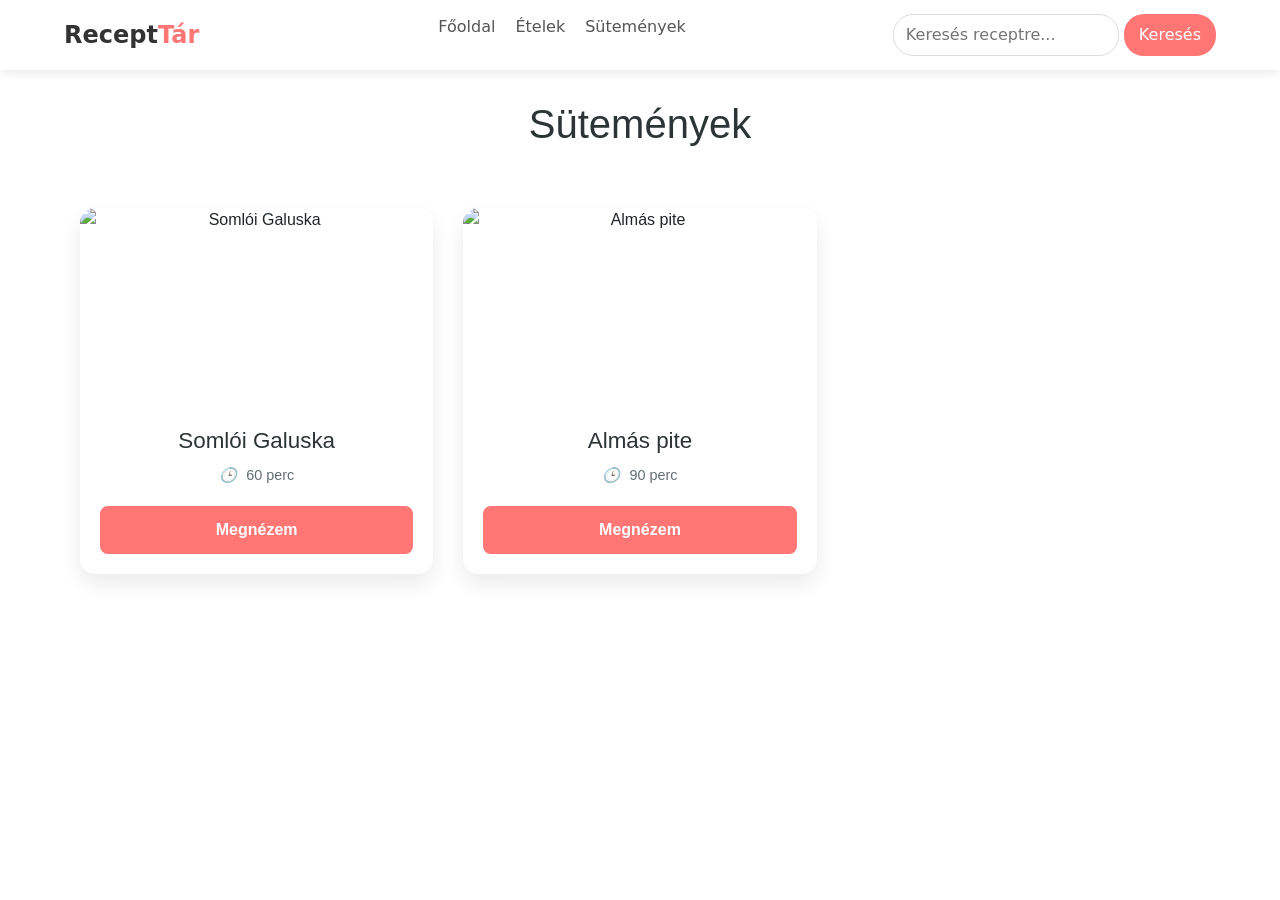
==== cakes.html @ 42413635 "Add files via upload" ====
<!DOCTYPE html>
<html lang="hu">

<head>
    <meta charset="UTF-8">
    <meta name="viewport" content="width=device-width, initial-scale=1.0">
    <title>Sütemények</title>

    <link href="https://cdn.jsdelivr.net/npm/bootstrap@5.3.8/dist/css/bootstrap.min.css" rel="stylesheet"
        integrity="sha384-sRIl4kxILFvY47J16cr9ZwB07vP4J8+LH7qKQnuqkuIAvNWLzeN8tE5YBujZqJLB" crossorigin="anonymous">
    <link rel="stylesheet" href="food&cake.css">
    <link rel="stylesheet" href="navbar.css">

    <script src="https://cdn.jsdelivr.net/npm/bootstrap@5.3.8/dist/js/bootstrap.bundle.min.js"
        integrity="sha384-FKyoEForCGlyvwx9Hj09JcYn3nv7wiPVlz7YYwJrWVcXK/BmnVDxM+D2scQbITxI" crossorigin="anonymous"
        defer></script>
    <script src="searchengine.js" defer></script>
    <script src="navbar.js" defer></script>
    <script src="cakes.js" defer></script>
</head>

<body>
    <div id="navbar-placeholder"></div>

    <main class="container">
        <h1>Sütemények</h1>
        <div id="cake-container" class="recipe-grid"></div>
    </main>
</body>

</html>
---- food&cake.css ----
/* Alapbeállítások a tartalomnak */
.container {
    max-width: 1200px;
    margin: 80px auto; /* Hely a navbar alatt */
    padding: 20px;
    font-family: 'Segoe UI', Tahoma, Geneva, Verdana, sans-serif;
    text-align: center;
}

h1 {
    color: #2d3436;
    margin-bottom: 40px;
    font-size: 2.5rem;
}

/* A rács szerkezete */
.recipe-grid {
    display: grid;
    /* Automatikusan méretezi az oszlopokat: minimum 280px, maximum amennyi kifér */
    grid-template-columns: repeat(auto-fill, minmax(280px, 1fr));
    gap: 30px;
    padding: 20px;
}

/* Egy darab receptkártya stílusa */
.recipe-card {
    background: white;
    border-radius: 15px;
    overflow: hidden; /* Hogy a kép sarka is kerek legyen */
    box-shadow: 0 10px 20px rgba(0,0,0,0.08);
    transition: transform 0.3s ease, box-shadow 0.3s ease;
    display: flex;
    flex-direction: column;
}

/* Lebegő effekt a kártyán */
.recipe-card:hover {
    transform: translateY(-10px);
    box-shadow: 0 15px 30px rgba(0,0,0,0.15);
}

/* Kép beállításai */
.recipe-img {
    width: 100%;
    height: 200px;
    object-fit: cover; /* Megtartja az arányokat, de kitölti a helyet */
}

/* Szöveges rész a kártyán belül */
.recipe-info {
    padding: 20px;
    flex-grow: 1;
    display: flex;
    flex-direction: column;
    justify-content: space-between;
}

.recipe-info h3 {
    margin: 0 0 10px 0;
    color: #2d3436;
    font-size: 1.4rem;
}

.recipe-info p {
    color: #636e72;
    font-size: 0.9rem;
    margin-bottom: 20px;
}

/* A "Megnézem" gomb stílusa */
.view-btn {
    background-color: #ff7675;
    color: white;
    border: none;
    padding: 12px;
    border-radius: 8px;
    cursor: pointer;
    font-weight: bold;
    font-size: 1rem;
    transition: background 0.2s;
}

.view-btn:hover {
    background-color: #d63031;
}

/* Ikon a prepping time-hoz */
.clock-icon {
    margin-right: 5px;
}
---- navbar.css ----
.navbar {
    position: fixed;
    top: 0;
    left: 0;
    width: 100%;
    height: 70px;
    background-color: #ffffff;
    box-shadow: 0 2px 10px rgba(0,0,0,0.1);
    z-index: 1000; /* Hogy mindig minden felett legyen */
    display: flex;
    align-items: center;
}

.nav-container {
    max-width: 1200px;
    margin: 0 auto;
    width: 90%;
    display: flex;
    justify-content: space-between;
    align-items: center;
}

.logo {
    font-size: 1.5rem;
    font-weight: bold;
    text-decoration: none;
    color: #333;
}

.logo span {
    color: #ff7675; /* A projekt alapszíne */
}

.nav-links {
    list-style: none;
    display: flex;
    gap: 20px;
}

.nav-links a {
    text-decoration: none;
    color: #555;
    font-weight: 500;
    transition: color 0.3s;
}

.nav-links a:hover {
    color: #ff7675;
}

/* Keresőmező stílusa */
.search-box {
    display: flex;
    gap: 5px;
}

#search-input {
    padding: 8px 12px;
    border: 1px solid #ddd;
    border-radius: 20px;
    outline: none;
}

#search-btn {
    padding: 8px 15px;
    background-color: #ff7675;
    color: white;
    border: none;
    border-radius: 20px;
    cursor: pointer;
    transition: background 0.2s;
}

#search-btn:hover {
    background-color: #d63031;
}
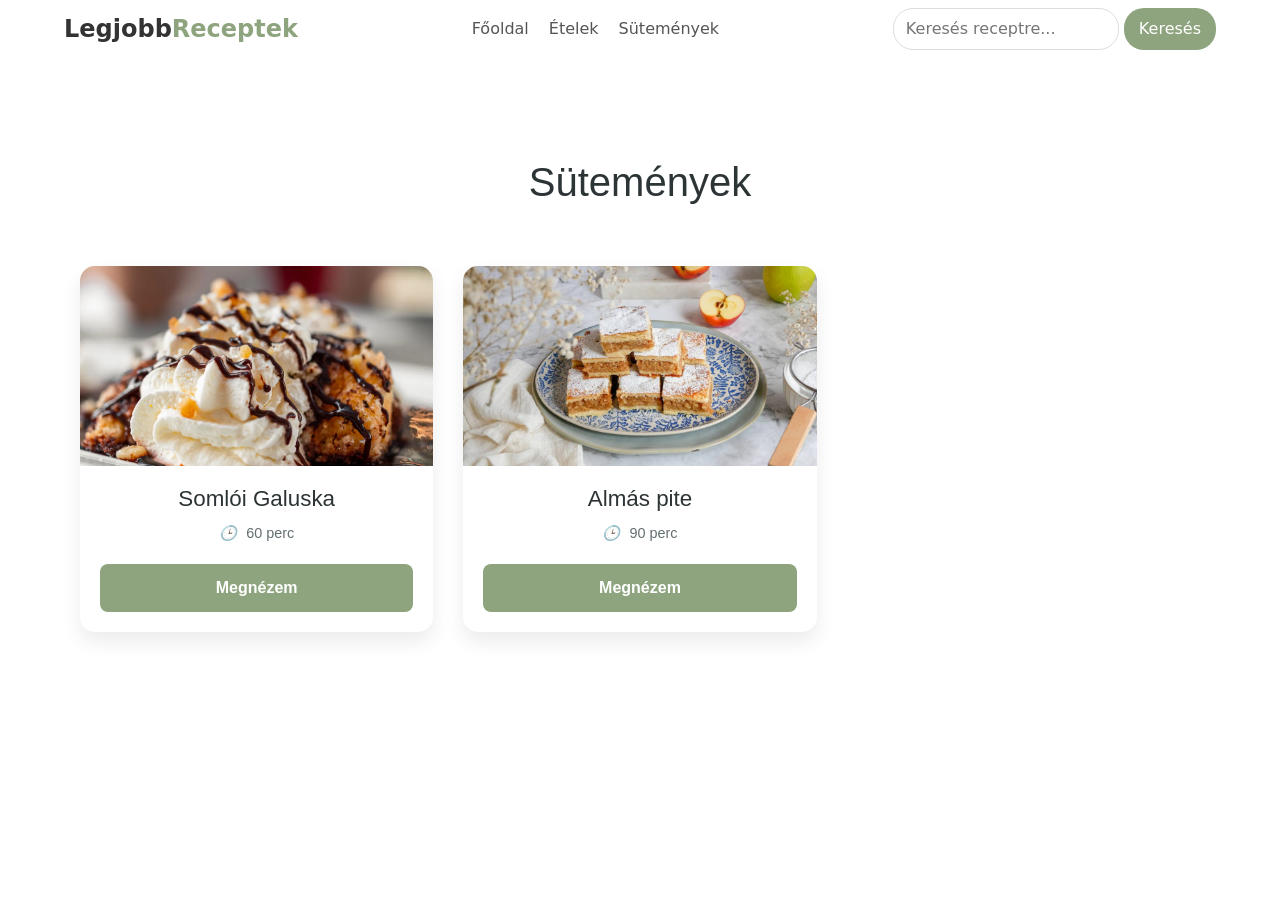
==== commit 37796314: "favicon" ====
--- a/cakes.html
+++ b/cakes.html
@@ -17,6 +17,7 @@
     <script src="searchengine.js" defer></script>
     <script src="navbar.js" defer></script>
     <script src="cakes.js" defer></script>
+    <link rel="icon" type="image/png" href="images/favicon.png">
 </head>
 
 <body>
--- a/food&cake.css
+++ b/food&cake.css
@@ -69,7 +69,7 @@
 
 /* A "Megnézem" gomb stílusa */
 .view-btn {
-    background-color: #ff7675;
+    background-color: #8da47e;
     color: white;
     border: none;
     padding: 12px;
@@ -81,7 +81,7 @@
 }
 
 .view-btn:hover {
-    background-color: #d63031;
+    background-color: #6b825d;
 }
 
 /* Ikon a prepping time-hoz */
--- a/navbar.css
+++ b/navbar.css
@@ -1,14 +1,20 @@
-.navbar {
-    position: fixed;
-    top: 0;
-    left: 0;
-    width: 100%;
-    height: 70px;
-    background-color: #ffffff;
-    box-shadow: 0 2px 10px rgba(0,0,0,0.1);
-    z-index: 1000; /* Hogy mindig minden felett legyen */
+.nav-container {
+    max-width: 1200px;
+    margin: 0 auto;
+    width: 90%;
+    height: 100%; /* Kitölti a 70px-es navbar magasságát */
     display: flex;
-    align-items: center;
+    justify-content: space-between;
+    align-items: center; /* Függőlegesen középre teszi a logót, menüt és keresőt */
+}
+
+.nav-links {
+    list-style: none;
+    display: flex;
+    align-items: center; /* A menüpontokat egymáshoz képest is középre teszi */
+    gap: 20px;
+    margin: 0;   /* Fontos! A böngésző alapból adhat neki margót, ami eltolja */
+    padding: 0;  /* A paddingot is nullázzuk le asztali nézetben */
 }
 
 .nav-container {
@@ -28,13 +34,7 @@
 }
 
 .logo span {
-    color: #ff7675; /* A projekt alapszíne */
-}
-
-.nav-links {
-    list-style: none;
-    display: flex;
-    gap: 20px;
+    color: #8da47e; /* A projekt alapszíne */
 }
 
 .nav-links a {
@@ -45,7 +45,7 @@
 }
 
 .nav-links a:hover {
-    color: #ff7675;
+    color: #6b825d;
 }
 
 /* Keresőmező stílusa */
@@ -63,7 +63,7 @@
 
 #search-btn {
     padding: 8px 15px;
-    background-color: #ff7675;
+    background-color: #8da47e;
     color: white;
     border: none;
     border-radius: 20px;
@@ -72,5 +72,72 @@
 }
 
 #search-btn:hover {
-    background-color: #d63031;
+    background-color: #6b825d;
+}
+
+/* --- SZENDVICSGOMB STÍLUSA --- */
+.hamburger {
+    display: none; /* Alapból elrejtjük (asztali nézet) */
+    flex-direction: column;
+    cursor: pointer;
+    gap: 4px;
+    z-index: 1001;
+}
+
+.hamburger span {
+    width: 28px;
+    height: 3px;
+    background-color: #333;
+    border-radius: 2px;
+    transition: 0.3s;
+}
+
+/* --- MOBIL NÉZET FRISSÍTÉSE --- */
+@media (max-width: 1024px) {
+    .hamburger {
+        display: flex;
+    }
+
+    .nav-links {
+        position: fixed;
+        right: -100%;
+        top: 70px;
+        flex-direction: column;
+        background-color: #ffffff;
+        width: 100%;
+        height: calc(100vh - 70px);
+        text-align: center;
+        transition: 0.3s ease-in-out;
+        gap: 20px;
+        padding-top: 30px;
+        box-shadow: 0 5px 10px rgba(0,0,0,0.1);
+        display: flex; /* Mindig flex, csak a 'right' tolja ki */
+        z-index: 9999;
+    }
+
+    .nav-links.active {
+        right: 0;
+    }
+
+    /* A keresőt mobilon a menüsor végére kényszerítjük */
+    .search-box {
+        display: flex !important; 
+        justify-content: center;
+        padding: 20px;
+        width: 100%;
+    }
+}
+
+/* JAVÍTOTT X ANIMÁCIÓ */
+.hamburger.toggle span:nth-child(1) {
+    transform: translateY(7px) rotate(-45deg);
+}
+
+.hamburger.toggle span:nth-child(2) {
+    opacity: 0; /* Ez tünteti el a középső vonalat teljesen! */
+    transform: translateX(-20px); /* Kirepül balra, biztos ami biztos */
+}
+
+.hamburger.toggle span:nth-child(3) {
+    transform: translateY(-7px) rotate(45deg);
 }
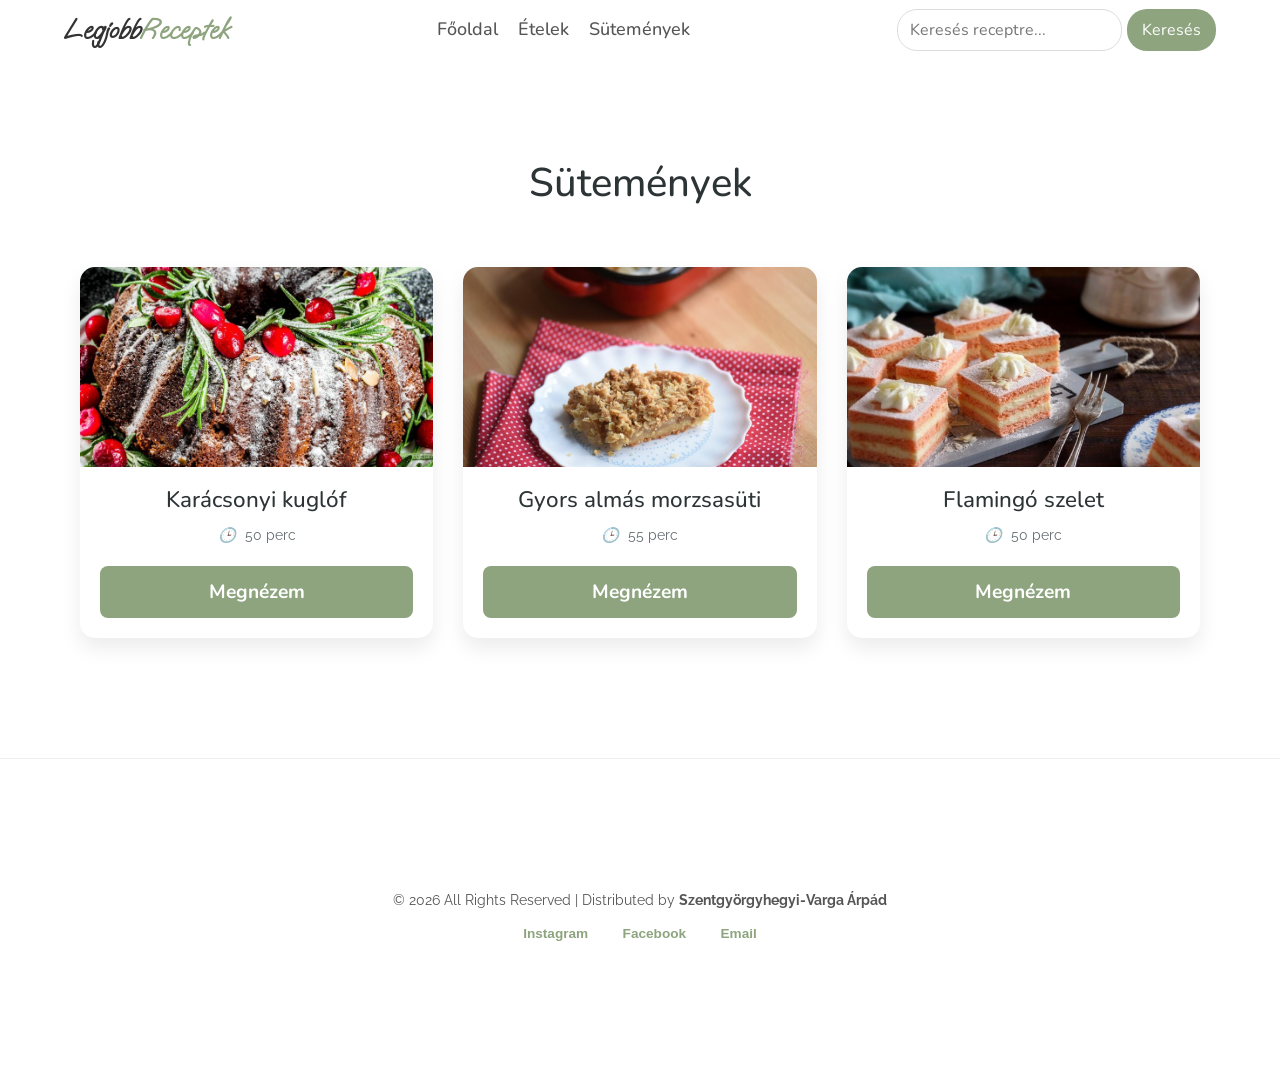
==== commit fdbce56e: "footer" ====
--- a/cakes.html
+++ b/cakes.html
@@ -17,7 +17,6 @@
     <script src="searchengine.js" defer></script>
     <script src="navbar.js" defer></script>
     <script src="cakes.js" defer></script>
-    <link rel="icon" type="image/png" href="images/favicon.png">
 </head>
 
 <body>
@@ -27,6 +26,19 @@
         <h1>Sütemények</h1>
         <div id="cake-container" class="recipe-grid"></div>
     </main>
+    <footer class="clean-footer">
+        <div class="container text-center">
+            <p>&copy;
+                <script>document.write(new Date().getFullYear())</script> All Rights Reserved | Distributed by
+                <strong>Szentgyörgyhegyi-Varga Árpád</strong>
+            </p>
+            <div class="footer-socials">
+                <a href="https://www.instagram.com/arpad.szvarga/" target="_blank">Instagram</a>
+                <a href="https://www.facebook.com/arpad.szvarga" target="_blank">Facebook</a>
+                <a href="mailto:arpad.szvarga@gmail.com">Email</a>
+            </div>
+        </div>
+    </footer>
 </body>
 
 </html>
--- a/food&cake.css
+++ b/food&cake.css
@@ -1,3 +1,5 @@
+@import url('https://fonts.googleapis.com/css2?family=Nunito:ital,wght@0,200..1000;1,200..1000&family=Oooh+Baby&family=Raleway:ital,wght@0,100..900;1,100..900&display=swap');
+
 /* Alapbeállítások a tartalomnak */
 .container {
     max-width: 1200px;
@@ -11,6 +13,15 @@
     color: #2d3436;
     margin-bottom: 40px;
     font-size: 2.5rem;
+    font-family: 'Nunito';
+}
+
+h3{
+    font-family: 'Nunito';
+}
+
+p{
+    font-family: 'Raleway';
 }
 
 /* A rács szerkezete */
@@ -76,8 +87,10 @@
     border-radius: 8px;
     cursor: pointer;
     font-weight: bold;
-    font-size: 1rem;
+    font-size: 1.2rem;
     transition: background 0.2s;
+    font-family: 'Nunito';
+    text-decoration: none;
 }
 
 .view-btn:hover {
@@ -87,4 +100,39 @@
 /* Ikon a prepping time-hoz */
 .clock-icon {
     margin-right: 5px;
+}
+
+.clean-footer {
+    padding: 30px 0;
+    margin-top: 50px;
+    border-top: 1px solid #eee;
+    color: #555;
+    font-family: sans-serif;
+    background-color: #fff; /* Vagy amilyen az oldalad háttere */
+}
+
+.clean-footer p {
+    margin-bottom: 10px;
+    font-size: 0.9rem;
+}
+
+.footer-socials a {
+    color: #8da47e; /* A receptjeid pirosas színe */
+    text-decoration: none;
+    margin: 0 15px;
+    font-weight: bold;
+    font-size: 0.85rem;
+    transition: 0.3s;
+}
+
+.footer-socials a:hover {
+    color: #333;
+    text-decoration: underline;
+}
+
+/* Mobilon kicsit közelebb tesszük a linkeket */
+@media (max-width: 480px) {
+    .footer-socials a {
+        margin: 0 8px;
+    }
 }
--- a/navbar.css
+++ b/navbar.css
@@ -1,3 +1,5 @@
+@import url('https://fonts.googleapis.com/css2?family=Nunito:ital,wght@0,200..1000;1,200..1000&family=Oooh+Baby&family=Raleway:ital,wght@0,100..900;1,100..900&display=swap');
+
 .nav-container {
     max-width: 1200px;
     margin: 0 auto;
@@ -27,10 +29,11 @@
 }
 
 .logo {
-    font-size: 1.5rem;
+    font-size: 1.8rem;
     font-weight: bold;
     text-decoration: none;
     color: #333;
+    font-family: 'Oooh Baby';
 }
 
 .logo span {
@@ -42,6 +45,8 @@
     color: #555;
     font-weight: 500;
     transition: color 0.3s;
+    font-family: 'Nunito';
+    font-size: 18px;
 }
 
 .nav-links a:hover {
@@ -52,6 +57,7 @@
 .search-box {
     display: flex;
     gap: 5px;
+    font-family: 'Nunito';
 }
 
 #search-input {
@@ -69,6 +75,7 @@
     border-radius: 20px;
     cursor: pointer;
     transition: background 0.2s;
+    font-family: 'Nunito';
 }
 
 #search-btn:hover {
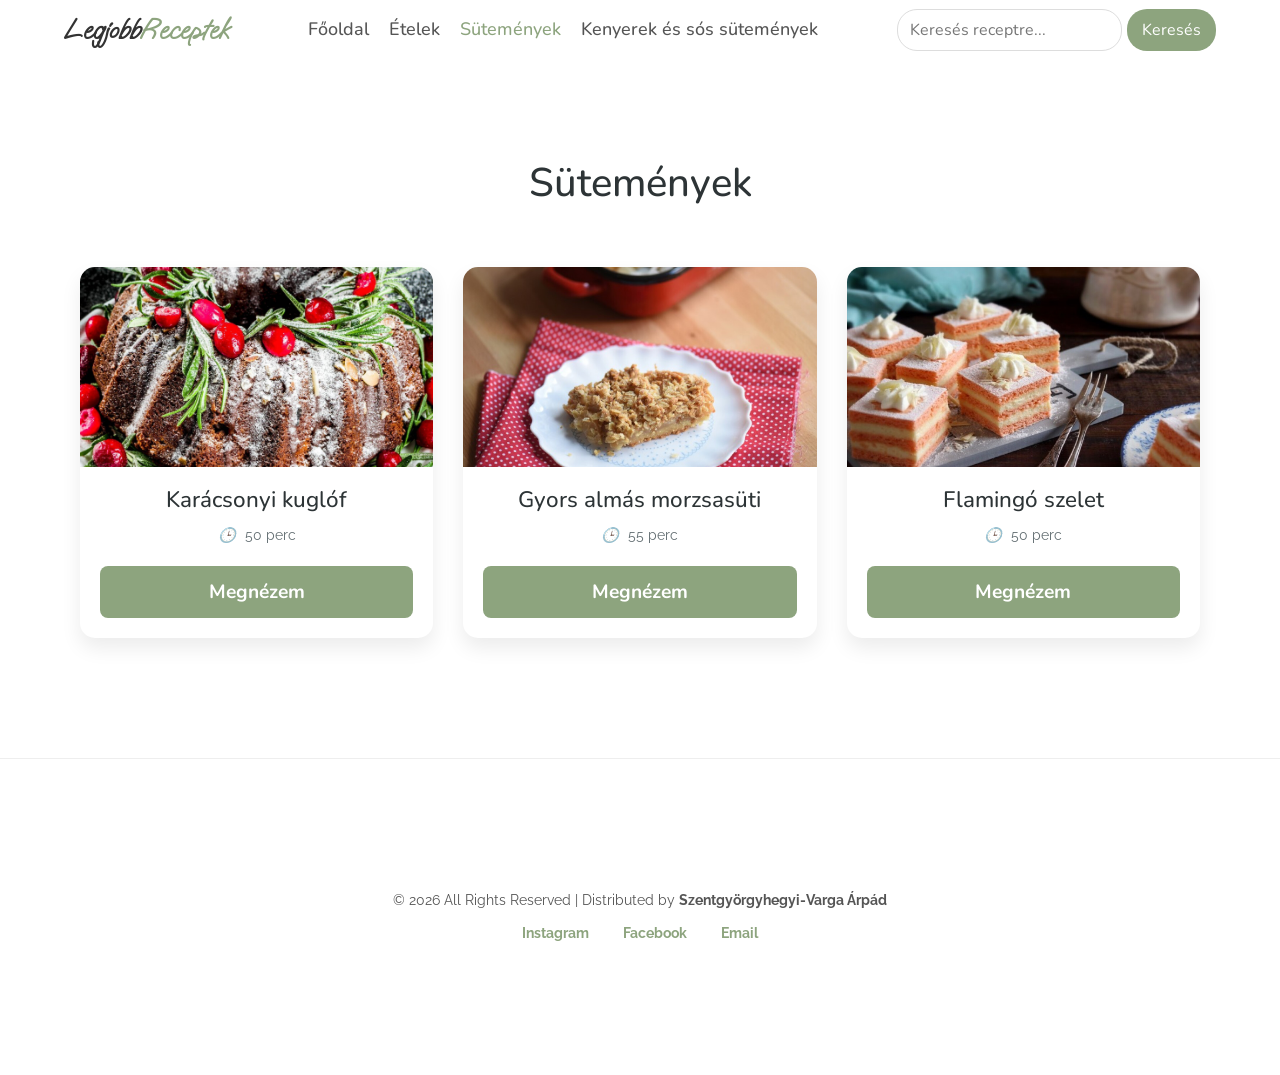
==== commit 82d87de5: "bread" ====
--- a/cakes.html
+++ b/cakes.html
@@ -19,7 +19,7 @@
     <script src="cakes.js" defer></script>
 </head>
 
-<body>
+<body id="cakesHtml">
     <div id="navbar-placeholder"></div>
 
     <main class="container">
--- a/food&cake.css
+++ b/food&cake.css
@@ -123,6 +123,7 @@
     font-weight: bold;
     font-size: 0.85rem;
     transition: 0.3s;
+    font-family: 'Raleway';
 }
 
 .footer-socials a:hover {
--- a/navbar.css
+++ b/navbar.css
@@ -26,6 +26,22 @@
     display: flex;
     justify-content: space-between;
     align-items: center;
+}
+
+#indexHtml #indexLi{
+    color: #8da47e;
+}
+
+#foodHtml #foodLi{
+    color: #8da47e;
+}
+
+#cakesHtml #cakesLi{
+    color: #8da47e;
+}
+
+#breadHtml #breadLi{
+    color: #8da47e;
 }
 
 .logo {
